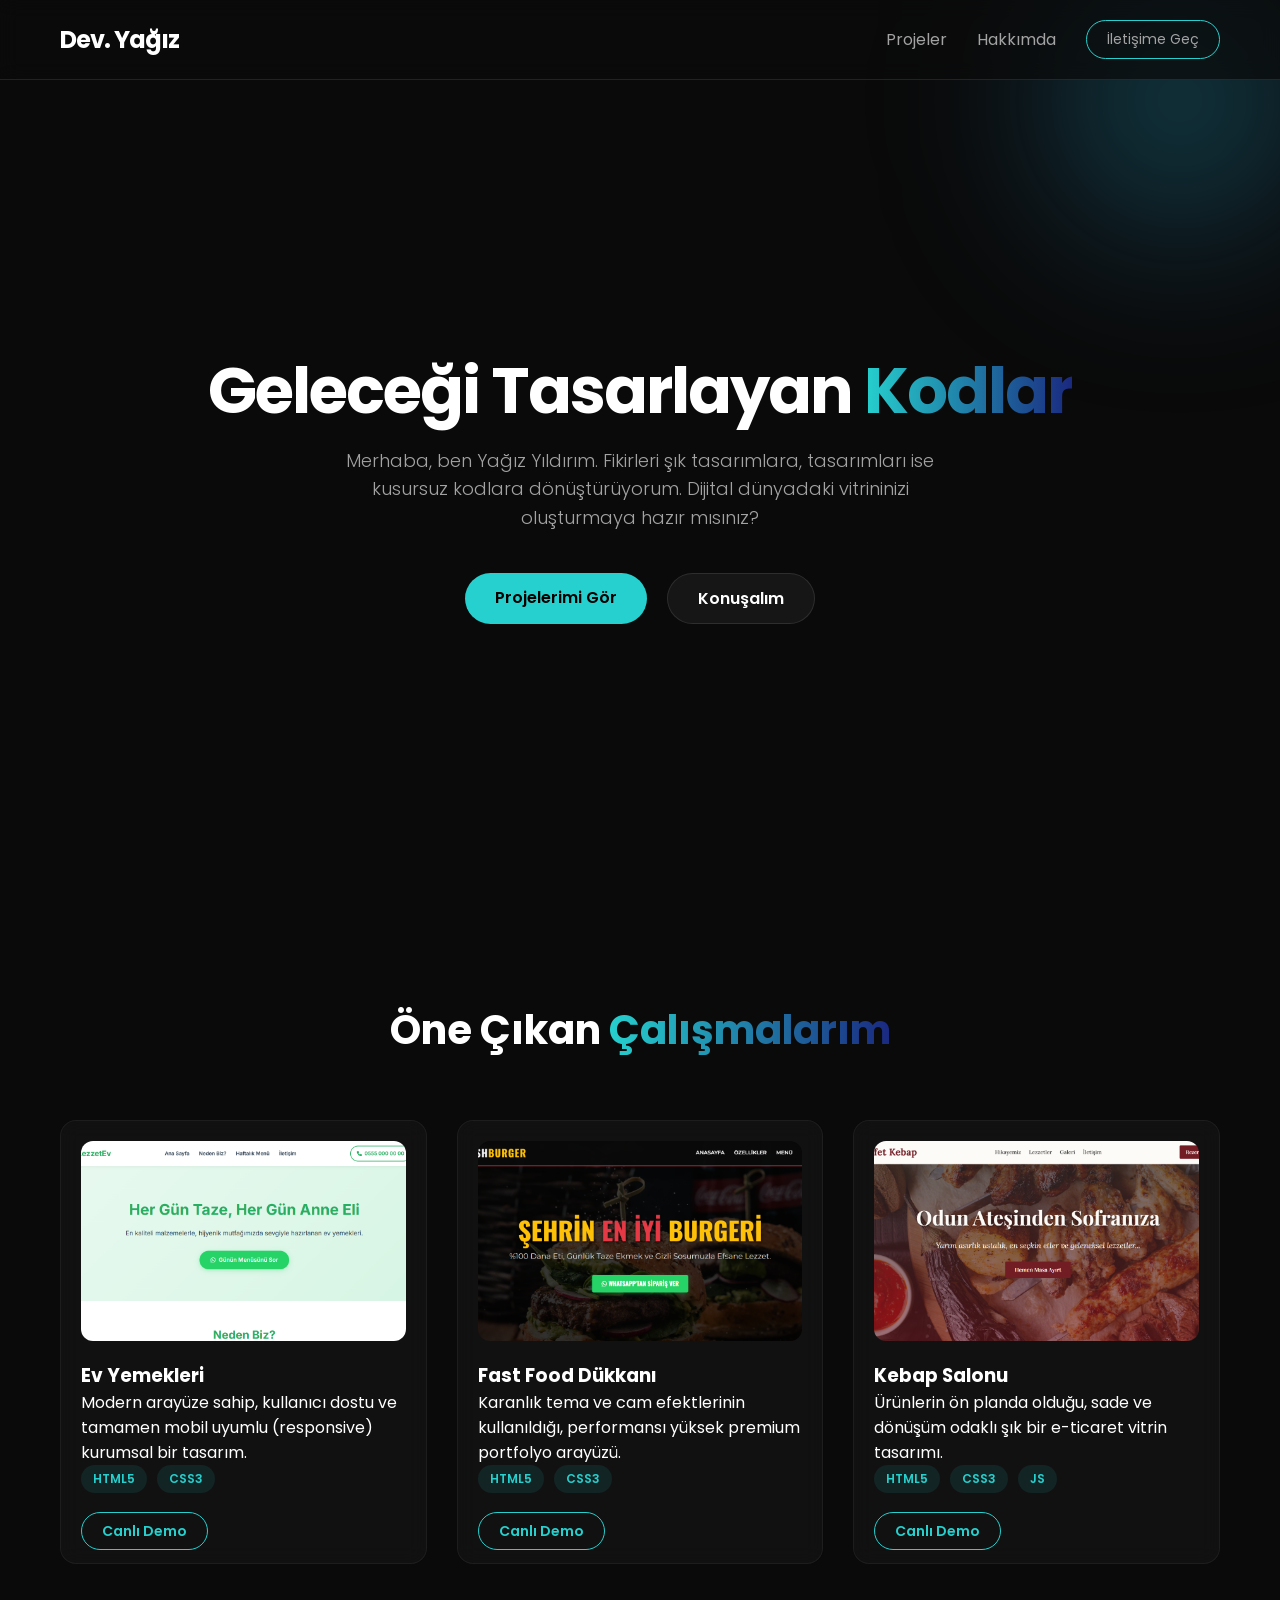
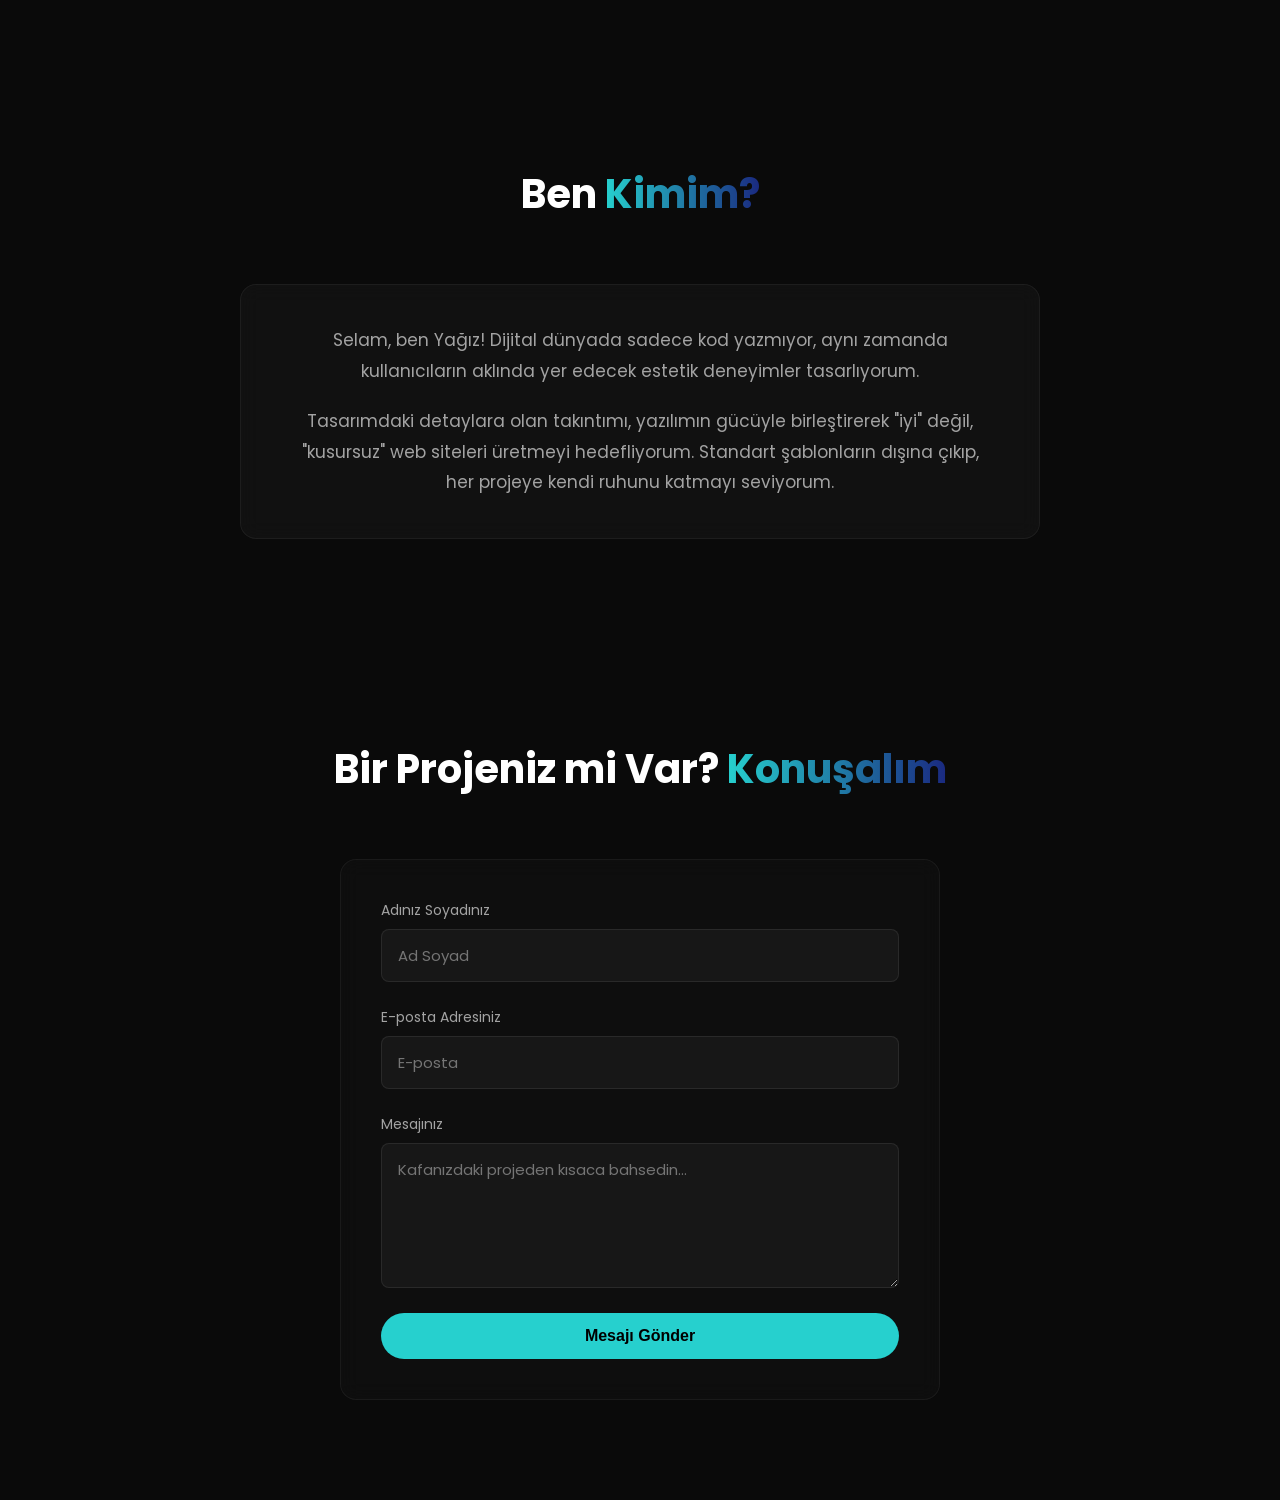
==== portfolio/index.html @ 01429e2b "Add files via upload" ====
<!DOCTYPE html>
<html lang="tr">
<head>
    <meta charset="UTF-8">
    <meta name="viewport" content="width=device-width, initial-scale=1.0">
    <title>Yağız Yıldırım | Developer & Designer</title>

    <link rel="icon" type="image/png" href="images/favicon.png">
    
    <meta property="og:type" content="website">
    <meta property="og:url" content="https://devyagizyildirim.com/">
    <meta property="og:title" content="Yağız Yıldırım | Web Developer & Designer">
    <meta property="og:description" content="Fikirleri şık tasarımlara, tasarımları kusursuz kodlara dönüştürüyorum. Dijital dünyadaki vitrininizi inceleyin.">
    <meta property="og:image" content="https://devyagizyildirim.com/images/meta-cover.jpg">

    <link href="https://fonts.googleapis.com/css2?family=Poppins:wght@300;400;600;700&display=swap" rel="stylesheet">
    <link rel="stylesheet" href="style.css">
</head>
<body>

    <div class="background-blob"></div>

    <nav class="glass-nav">
        <div class="container">
            <a href="#" class="logo">Dev. Yağız</a>
            <div class="nav-links">
                <a href="#projects">Projeler</a>
                <a href="#about">Hakkımda</a>
                <a href="#contact" class="btn-sm">İletişime Geç</a>
            </div>
            <div class="menu-toggle" id="mobile-menu">
                <span class="bar"></span>
                <span class="bar"></span>
                <span class="bar"></span>
            </div>
        </div>
    </nav>

    <section id="hero" class="hero">
        <div class="container hero-content">
            <h1 class="animate-text">
                Geleceği Tasarlayan <span class="accent-text">Kodlar</span>
            </h1>
            <p class="animate-text animation-delay-1">
                Merhaba, ben Yağız Yıldırım. Fikirleri şık tasarımlara, tasarımları ise kusursuz kodlara dönüştürüyorum. Dijital dünyadaki vitrininizi oluşturmaya hazır mısınız?
            </p>
            <div class="hero-btns animate-text animation-delay-2">
                <a href="#projects" class="btn-primary">Projelerimi Gör</a>
                <a href="#contact" class="btn-secondary">Konuşalım</a>
            </div>
        </div>
    </section>

    <section id="projects" class="projects">
        <div class="container">
            <h2 class="section-title">Öne Çıkan <span class="accent-text">Çalışmalarım</span></h2>
            
            <div class="project-grid">
                <div class="glass-card">
                    <img src="images/evy1.png" alt="Ev Yemekleri" class="card-img">
                    <div class="card-content">
                        <h3>Ev Yemekleri</h3>
                        <p>Modern arayüze sahip, kullanıcı dostu ve tamamen mobil uyumlu (responsive) kurumsal bir tasarım.</p>
                        <div class="tech-tags">
                            <span>HTML5</span>
                            <span>CSS3</span>
                        </div>
                        <div class="card-actions">
                            <a href="evyemekleri/index.html" target="_blank" class="btn-sm">Canlı Demo</a>
                        </div>
                    </div>
                </div>

                <div class="glass-card">
                    <img src="images/burger1.png" alt="Fast Food Dükkanı" class="card-img">
                    <div class="card-content">
                        <h3>Fast Food Dükkanı</h3>
                        <p>Karanlık tema ve cam efektlerinin kullanıldığı, performansı yüksek premium portfolyo arayüzü.</p>
                        <div class="tech-tags">
                            <span>HTML5</span>
                            <span>CSS3</span>
                        </div>
                        <div class="card-actions">
                            <a href="fastfood-sokaklezzetleri/index.html" target="_blank" class="btn-sm">Canlı Demo</a>
                        </div>
                    </div>
                </div>

                <div class="glass-card">
                    <img src="images/kebap1.png" alt="Kebap Salonu" class="card-img">
                    <div class="card-content">
                        <h3>Kebap Salonu</h3>
                        <p>Ürünlerin ön planda olduğu, sade ve dönüşüm odaklı şık bir e-ticaret vitrin tasarımı.</p>
                        <div class="tech-tags">
                            <span>HTML5</span>
                            <span>CSS3</span>
                            <span>JS</span>
                        </div>
                        <div class="card-actions">
                            <a href="kebap/index.html" target="_blank" class="btn-sm">Canlı Demo</a>
                        </div>
                    </div>
                </div>
            </div>
        </div>
    </section>

    <section id="about" class="about">
        <div class="container">
            <h2 class="section-title">Ben <span class="accent-text">Kimim?</span></h2>
            
            <div class="about-content glass-card">
                <div class="about-text">
                    <p>
                        Selam, ben Yağız! Dijital dünyada sadece kod yazmıyor, aynı zamanda kullanıcıların aklında yer edecek estetik deneyimler tasarlıyorum.
                    </p>
                    <p>
                        Tasarımdaki detaylara olan takıntımı, yazılımın gücüyle birleştirerek "iyi" değil, "kusursuz" web siteleri üretmeyi hedefliyorum. Standart şablonların dışına çıkıp, her projeye kendi ruhunu katmayı seviyorum.
                    </p>
                </div>
            </div>
        </div>
    </section>

    <section id="contact" class="contact">
        <div class="container">
            <h2 class="section-title">Bir Projeniz mi Var? <span class="accent-text">Konuşalım</span></h2>
            
            <form name="yagiz-iletisim" method="POST" data-netlify="true" class="glass-form">
                <div class="form-group">
                    <label for="name">Adınız Soyadınız</label>
                    <input type="text" id="name" name="name" required placeholder="Ad Soyad">
                </div>
                <div class="form-group">
                    <label for="email">E-posta Adresiniz</label>
                    <input type="email" id="email" name="email" required placeholder="E-posta">
                </div>
                <div class="form-group">
                    <label for="message">Mesajınız</label>
                    <textarea id="message" name="message" rows="5" required placeholder="Kafanızdaki projeden kısaca bahsedin..."></textarea>
                </div>
                <button type="submit" class="btn-primary">Mesajı Gönder</button>
            </form>
        </div>
    </section>

    <script>
        const mobileMenu = document.getElementById('mobile-menu');
        const navLinks = document.querySelector('.nav-links');

        mobileMenu.addEventListener('click', () => {
            mobileMenu.classList.toggle('active');
            navLinks.classList.toggle('active');
        });

        document.querySelectorAll('.nav-links a').forEach(link => {
            link.addEventListener('click', () => {
                mobileMenu.classList.remove('active');
                navLinks.classList.remove('active');
            });
        });

        /* --- SCROLL ANİMASYONLARI (INTERSECTION OBSERVER) --- */
        // Sitedeki başlıkları, kartları ve formu otomatik seçiyoruz
        const animatedElements = document.querySelectorAll('.glass-card, .section-title, .about-content, .glass-form');
        
        // Bu elemanlara başlangıç animasyon sınıfını ekliyoruz
        animatedElements.forEach(el => el.classList.add('scroll-animate'));

        // Ekrana girip girmediklerini takip eden Gözlemci (Observer)
        const observerOptions = {
            threshold: 0.15 // Elemanın %15'i ekranda görünce animasyonu tetikle
        };

        const observer = new IntersectionObserver((entries, observer) => {
            entries.forEach(entry => {
                if (entry.isIntersecting) {
                    entry.target.classList.add('is-visible');
                    observer.unobserve(entry.target); // Animasyon bir kere çalışsın, tekrarlamasın
                }
            });
        }, observerOptions);

        // Seçtiğimiz elemanları gözlemlemeye başla
        animatedElements.forEach(el => observer.observe(el));
    </script>
</body>
</html>
---- portfolio/style.css ----
/* --- 1. GLOBAL AYARLAR VE RENK DEĞİŞKENLERİ --- */
:root {
    --bg-dark: #0a0a0a;             /* Derin Siyah (Arka Plan) */
    --text-white: #ffffff;          /* Beyaz (Ana Metin) */
    --text-gray: #a3a3a3;           /* Koyu Gri (Alt Metin) */
    --accent: #26d0ce;              /* Canlı Turkuaz (Vurgu Rengi) */
    --accent-hover: #1a2980;        /* Koyu Mavi (Buton Hover) */
    --font-main: 'Poppins', sans-serif;
    --transition-smooth: 0.4s ease;
}

* {
    margin: 0;
    padding: 0;
    box-sizing: border-box;
}

html {
    scroll-behavior: smooth; /* Sayfa içi geçişleri yumuşatır */
    font-family: var(--font-main);
    background-color: var(--bg-dark);
    color: var(--text-white);
    overflow-x: hidden; /* Yan kaydırma çubuğunu gizler */
}

.container {
    max-width: 1200px;
    margin: 0 auto;
    padding: 0 20px;
}

/* --- 2. ARKA PLAN VE CAM (GLASSMORPHISM) EFEKTLERİ --- */

/* Arka planda dönen bulanık daire */
.background-blob {
    position: fixed;
    top: -50px;
    right: -50px;
    width: 300px;
    height: 300px;
    background: radial-gradient(circle, rgba(38,208,206,0.3) 0%, rgba(26,41,128,0.3) 100%);
    border-radius: 50%;
    filter: blur(80px); /* Bulanıklık efekti */
    z-index: -1;
}

/* Cam Efektli Menü */
.glass-nav {
    position: fixed;
    top: 0;
    width: 100%;
    height: 80px;
    background: rgba(10, 10, 10, 0.7); /* Şeffaf koyu arka plan */
    backdrop-filter: blur(10px);        /* Arkadaki bulanıklık */
    -webkit-backdrop-filter: blur(10px); /* Safari uyumu */
    border-bottom: 1px solid rgba(255, 255, 255, 0.1);
    display: flex;
    align-items: center;
    z-index: 100;
}

.glass-nav .container {
    width: 100%;
    display: flex;
    justify-content: space-between;
    align-items: center;
}

.logo {
    font-size: 24px;
    font-weight: 700;
    text-decoration: none;
    color: var(--text-white);
    letter-spacing: -1px;
}

.nav-links {
    display: flex;
    align-items: center;
    gap: 30px;
}

.nav-links a {
    text-decoration: none;
    color: var(--text-gray);
    font-weight: 400;
    transition: var(--transition-smooth);
}

.nav-links a:hover {
    color: var(--accent);
}

/* --- 3. ANA KARŞILAMA EKRANI (HERO) TASARIMI --- */
.hero {
    height: 100vh; /* Ekranın tamamını kaplar */
    display: flex;
    align-items: center;
    justify-content: center;
    text-align: center;
    padding-top: 80px; /* Menü yüksekliği kadar boşluk */
}

.hero h1 {
    font-size: 64px;
    font-weight: 700;
    line-height: 1.1;
    margin-bottom: 20px;
    letter-spacing: -2px;
}

/* Gradyanlı Vurgu Metni (Turkuazdan Maviye) */
.accent-text {
    background: linear-gradient(90deg, var(--accent) 0%, #1a2980 100%);
    -webkit-background-clip: text;
    background-clip: text; /* Editörün bizden istediği standart kod bu */
    -webkit-text-fill-color: transparent;
}

.hero p {
    font-size: 18px;
    color: var(--text-gray);
    max-width: 650px;
    margin: 0 auto 40px auto; /* Merkeze alır */
    line-height: 1.6;
    font-weight: 300;
}

/* --- 4. BUTON TASARIMLARI (PREMIUM HİSSİ) --- */
.hero-btns {
    display: flex;
    justify-content: center;
    gap: 20px;
}

.btn-primary, .btn-secondary, .btn-sm {
    text-decoration: none;
    padding: 12px 30px;
    border-radius: 50px;
    font-weight: 600;
    transition: var(--transition-smooth);
}

/* Ana Buton: Turkuaz */
.btn-primary {
    background-color: var(--accent);
    color: #000;
}

.btn-primary:hover {
    background-color: #ffffff; /* Beyaz Hover */
    transform: translateY(-3px); /* Yukarı hafif zıplama */
}

/* İkincil Buton: Cam Efektli */
.btn-secondary {
    background: rgba(255, 255, 255, 0.05);
    border: 1px solid rgba(255, 255, 255, 0.1);
    color: var(--text-white);
}

.btn-secondary:hover {
    background: rgba(255, 255, 255, 0.1);
}

/* Menüdeki Küçük İletişim Butonu */
.btn-sm {
    padding: 8px 20px;
    border: 1px solid var(--accent);
    color: var(--accent);
    font-size: 14px;
}

.btn-sm:hover {
    background-color: var(--accent);
    color: #000;
}

/* --- 5. HAFİF GİRİŞ ANİMASYONLARI (FADE-IN SLIDE-UP) --- */
@keyframes fade-in-up {
    from {
        opacity: 0;
        transform: translateY(20px);
    }
    to {
        opacity: 1;
        transform: translateY(0);
    }
}

.animate-text {
    opacity: 0; /* Başlangıçta görünmez */
    animation: fade-in-up 1s ease forwards;
}

/* Animasyon gecikmeleri (Yazıların sırayla gelmesi için) */
.animation-delay-1 { animation-delay: 0.3s; }
.animation-delay-2 { animation-delay: 0.6s; }

/* --- 6. PROJELER BÖLÜMÜ VE CAM KARTLAR --- */
.projects {
    padding: 100px 0;
}

.section-title {
    font-size: 40px;
    font-weight: 700;
    text-align: center;
    margin-bottom: 60px;
}

/* Izgara Sistemi (Yan yana dizilim) */
.project-grid {
    display: grid;
    grid-template-columns: repeat(auto-fit, minmax(320px, 1fr));
    gap: 30px;
}

/* Cam Efektli Proje Kartı */
.glass-card {
    background: rgba(255, 255, 255, 0.03);
    border: 1px solid rgba(255, 255, 255, 0.05);
    border-radius: 16px;
    padding: 20px;
    backdrop-filter: blur(10px);
    -webkit-backdrop-filter: blur(10px);
    transition: var(--transition-smooth);
    display: flex;
    flex-direction: column;
}

.glass-card:hover {
    transform: translateY(-10px); /* Üzerine gelince hafif yukarı kalkar */
    border-color: rgba(38, 208, 206, 0.3); /* Turkuaz hafif bir parlama */
    background: rgba(255, 255, 255, 0.05);
}

/* Teknoloji Etiketleri (HTML, CSS vb.) */
.tech-tags {
    display: flex;
    gap: 10px;
    flex-wrap: wrap;
    margin-bottom: 25px;
}

.tech-tags span {
    font-size: 12px;
    background: rgba(38, 208, 206, 0.1);
    color: var(--accent);
    padding: 5px 12px;
    border-radius: 30px;
    font-weight: 600;
}

.card-actions {
    margin-top: auto;
}

/* --- 7. GERÇEK PROJE GÖRSELLERİ İÇİN İNCE AYAR --- */
.card-img {
    width: 100%;             /* Kartın genişliğine tam otur */
    height: 200px;           /* Yüksekliği sabit tutalım (yamukluğu önler) */
    border-radius: 12px;     /* Görselin köşelerini yumuşat */
    margin-bottom: 20px;     /* Alttaki yazıdan uzaklaş */
    
    /* EN KRİTİK KODLAR: Fotoğrafın kartın içinde nasıl duracağını ayarlar */
    object-fit: cover;       /* Fotoğrafı uzatıp yamultmadan kutuya tam sığdırır, fazlalığı kırpar */
    object-position: center;  /* Fotoğrafın tam merkezine odaklanır */
    
    transition: var(--transition-smooth); /* Hover efektini yumuşatır */
}

/* Kartın üzerine gelince fotoğrafın hafif büyüme efekti (Etkileyicilik Kat) */
.glass-card:hover .card-img {
    transform: scale(1.05); /* Fotoğrafı %5 büyüt */
}

/* ==========================================================================
   YENİ EKLENEN ÖZELLİKLER (İLETİŞİM FORMU VE MOBİL UYUMLULUK)
   ========================================================================== */

/* --- 8. İLETİŞİM FORMU TASARIMI --- */
.contact {
    padding: 100px 0;
}

.glass-form {
    max-width: 600px;
    margin: 0 auto;
    background: rgba(255, 255, 255, 0.02);
    border: 1px solid rgba(255, 255, 255, 0.05);
    padding: 40px;
    border-radius: 16px;
    backdrop-filter: blur(10px);
    -webkit-backdrop-filter: blur(10px);
}

.form-group {
    margin-bottom: 25px;
    display: flex;
    flex-direction: column;
    gap: 8px;
    text-align: left; /* Yazıları sola yasla */
}

.form-group label {
    font-size: 14px;
    color: var(--text-gray);
}

.form-group input, 
.form-group textarea {
    background: rgba(255, 255, 255, 0.04);
    border: 1px solid rgba(255, 255, 255, 0.08);
    padding: 14px 16px;
    border-radius: 8px;
    color: var(--text-white);
    font-family: var(--font-main);
    font-size: 15px;
    transition: var(--transition-smooth);
}

.form-group input:focus, 
.form-group textarea:focus {
    outline: none;
    border-color: var(--accent);
    background: rgba(255, 255, 255, 0.08);
}

.glass-form button {
    width: 100%;
    border: none;
    cursor: pointer;
    font-size: 16px;
    padding: 14px;
}

/* --- 9. MOBİL UYUMLULUK (HAMBURGER MENÜ VE KÜÇÜLTME) --- */
.menu-toggle {
    display: none;
    flex-direction: column;
    cursor: pointer;
    gap: 6px;
}

.menu-toggle .bar {
    width: 28px;
    height: 3px;
    background-color: var(--text-white);
    border-radius: 2px;
    transition: var(--transition-smooth);
}

/* Telefon Ekranları İçin (768px altı) */
@media screen and (max-width: 768px) {
    .menu-toggle {
        display: flex;
        z-index: 101;
    }

    .nav-links {
        position: fixed;
        top: 0;
        right: -100%; /* Başlangıçta ekranın dışında */
        width: 75%;
        height: 100vh;
        background: rgba(10, 10, 10, 0.98); /* Siyah arka plan */
        backdrop-filter: blur(20px);
        -webkit-backdrop-filter: blur(20px);
        flex-direction: column;
        justify-content: center;
        gap: 35px;
        transition: 0.5s cubic-bezier(0.77,0.2,0.05,1.0);
        border-left: 1px solid rgba(255, 255, 255, 0.1);
    }

    .nav-links.active {
        right: 0; /* Menü açıldığında içeri girer */
    }

    /* Hamburgerin "X" İşaretine Dönüşme Efekti */
    .menu-toggle.active .bar:nth-child(1) {
        transform: translateY(9px) rotate(45deg);
    }
    .menu-toggle.active .bar:nth-child(2) {
        opacity: 0;
    }
    .menu-toggle.active .bar:nth-child(3) {
        transform: translateY(-9px) rotate(-45deg);
    }

    /* Telefondaki Başlıkları Sığdırmak İçin Küçültme */
    .hero h1 {
        font-size: 38px;
    }
    .hero p {
        font-size: 15px;
    }
    .hero-btns {
        flex-direction: column;
        gap: 15px;
    }
    .section-title {
        font-size: 32px;
    }
}

/* --- 10. HAKKIMDA BÖLÜMÜ TASARIMI (MİNİMALİST) --- */
.about {
    padding: 100px 0;
}

.about-content {
    max-width: 800px; /* Kartın genişliğini yazının rahat okunması için sınırlar */
    margin: 0 auto;   /* Kartı tam merkeze alır */
    padding: 40px 60px; /* İç boşlukları ferahlatır */
    text-align: center; /* Yazıları şık bir şekilde ortalar */
}

.about-text p {
    font-size: 17px; /* Yazıyı bir tık büyütüp okunaklı yaptık */
    color: var(--text-gray);
    line-height: 1.8;
    margin-bottom: 20px;
}

.about-text p:last-child {
    margin-bottom: 0;
}

/* Telefonlar İçin Daraltma */
@media screen and (max-width: 768px) {
    .about-content {
        padding: 30px 20px;
    }
    .about-text p {
        font-size: 15px;
    }
}

/* --- 11. SCROLL (KAYDIRMA) ANİMASYONLARI --- */
.scroll-animate {
    opacity: 0;
    transform: translateY(40px); /* 40 piksel aşağıdan başla */
    transition: opacity 0.8s cubic-bezier(0.5, 0, 0, 1), transform 0.8s cubic-bezier(0.5, 0, 0, 1);
}

/* JavaScript bu sınıfı eklediğinde eleman görünür olacak */
.scroll-animate.is-visible {
    opacity: 1;
    transform: translateY(0); /* Kendi orijinal konumuna gel */
}
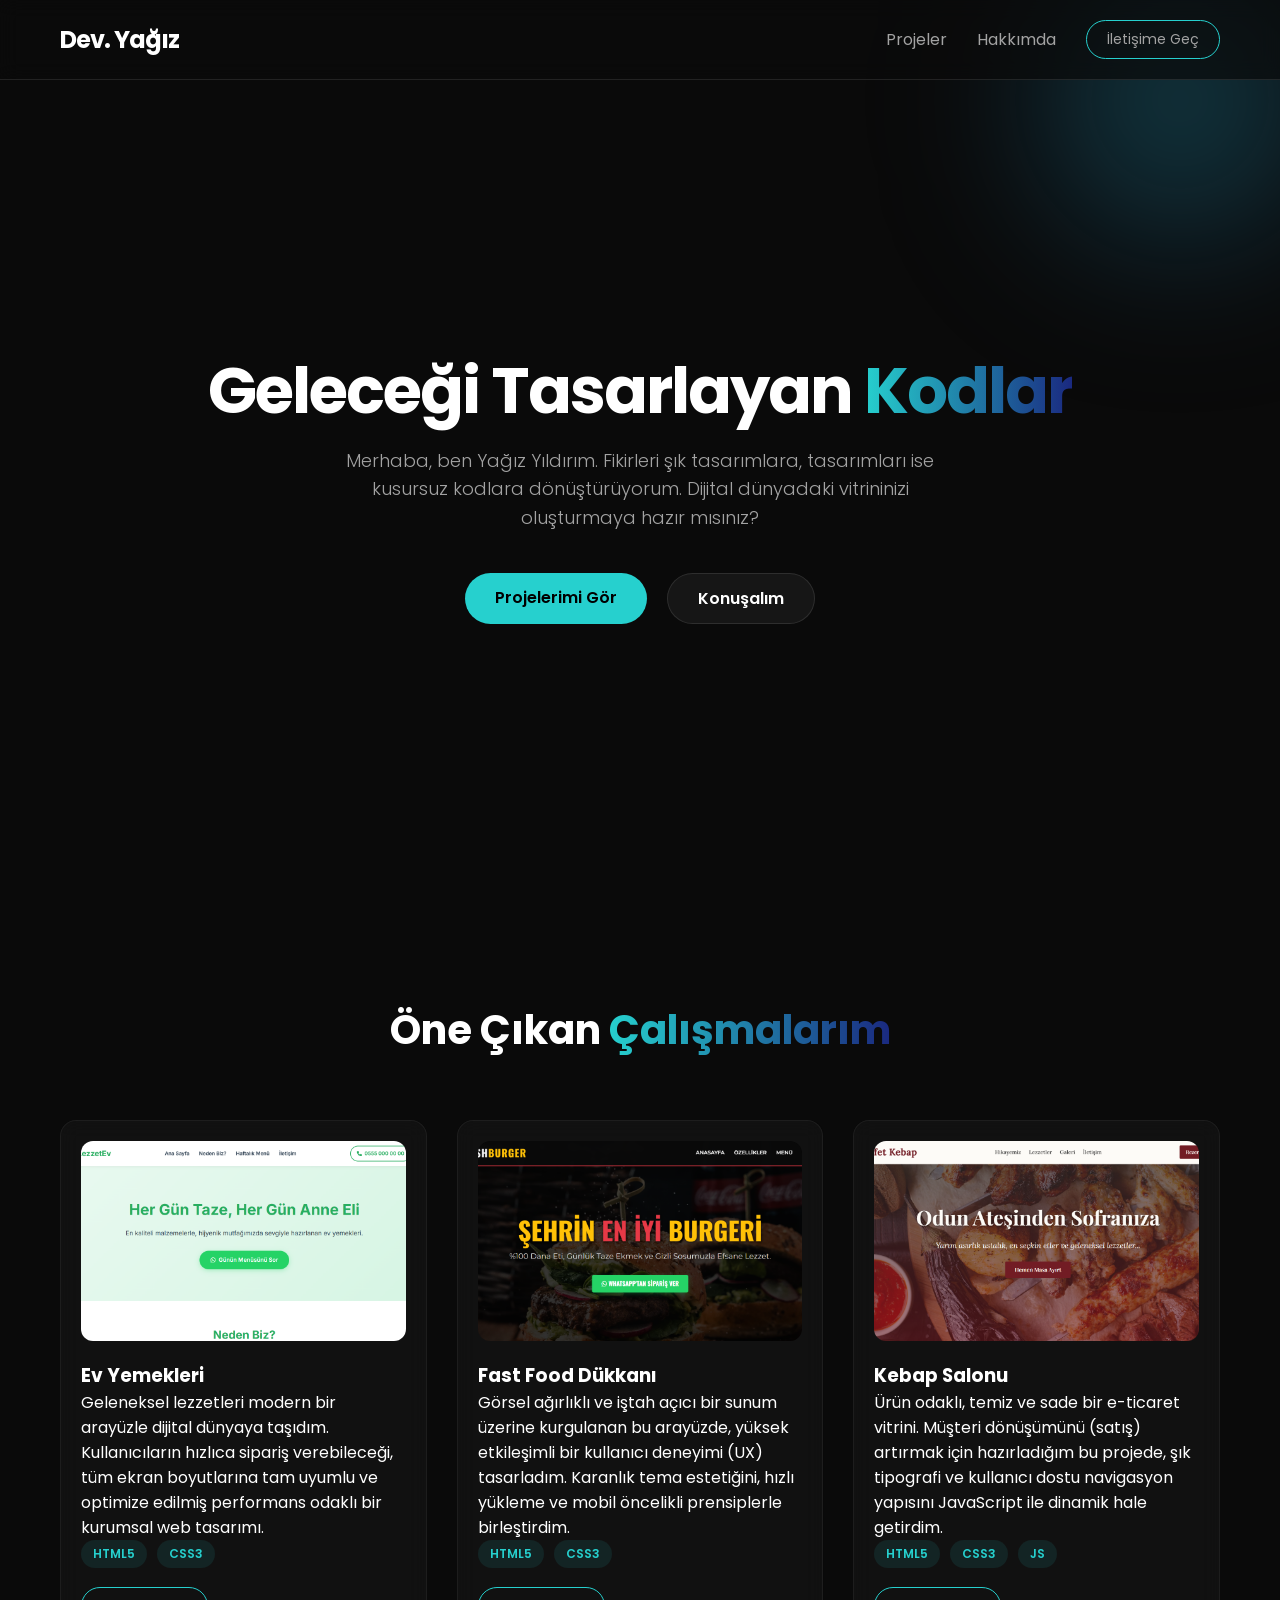
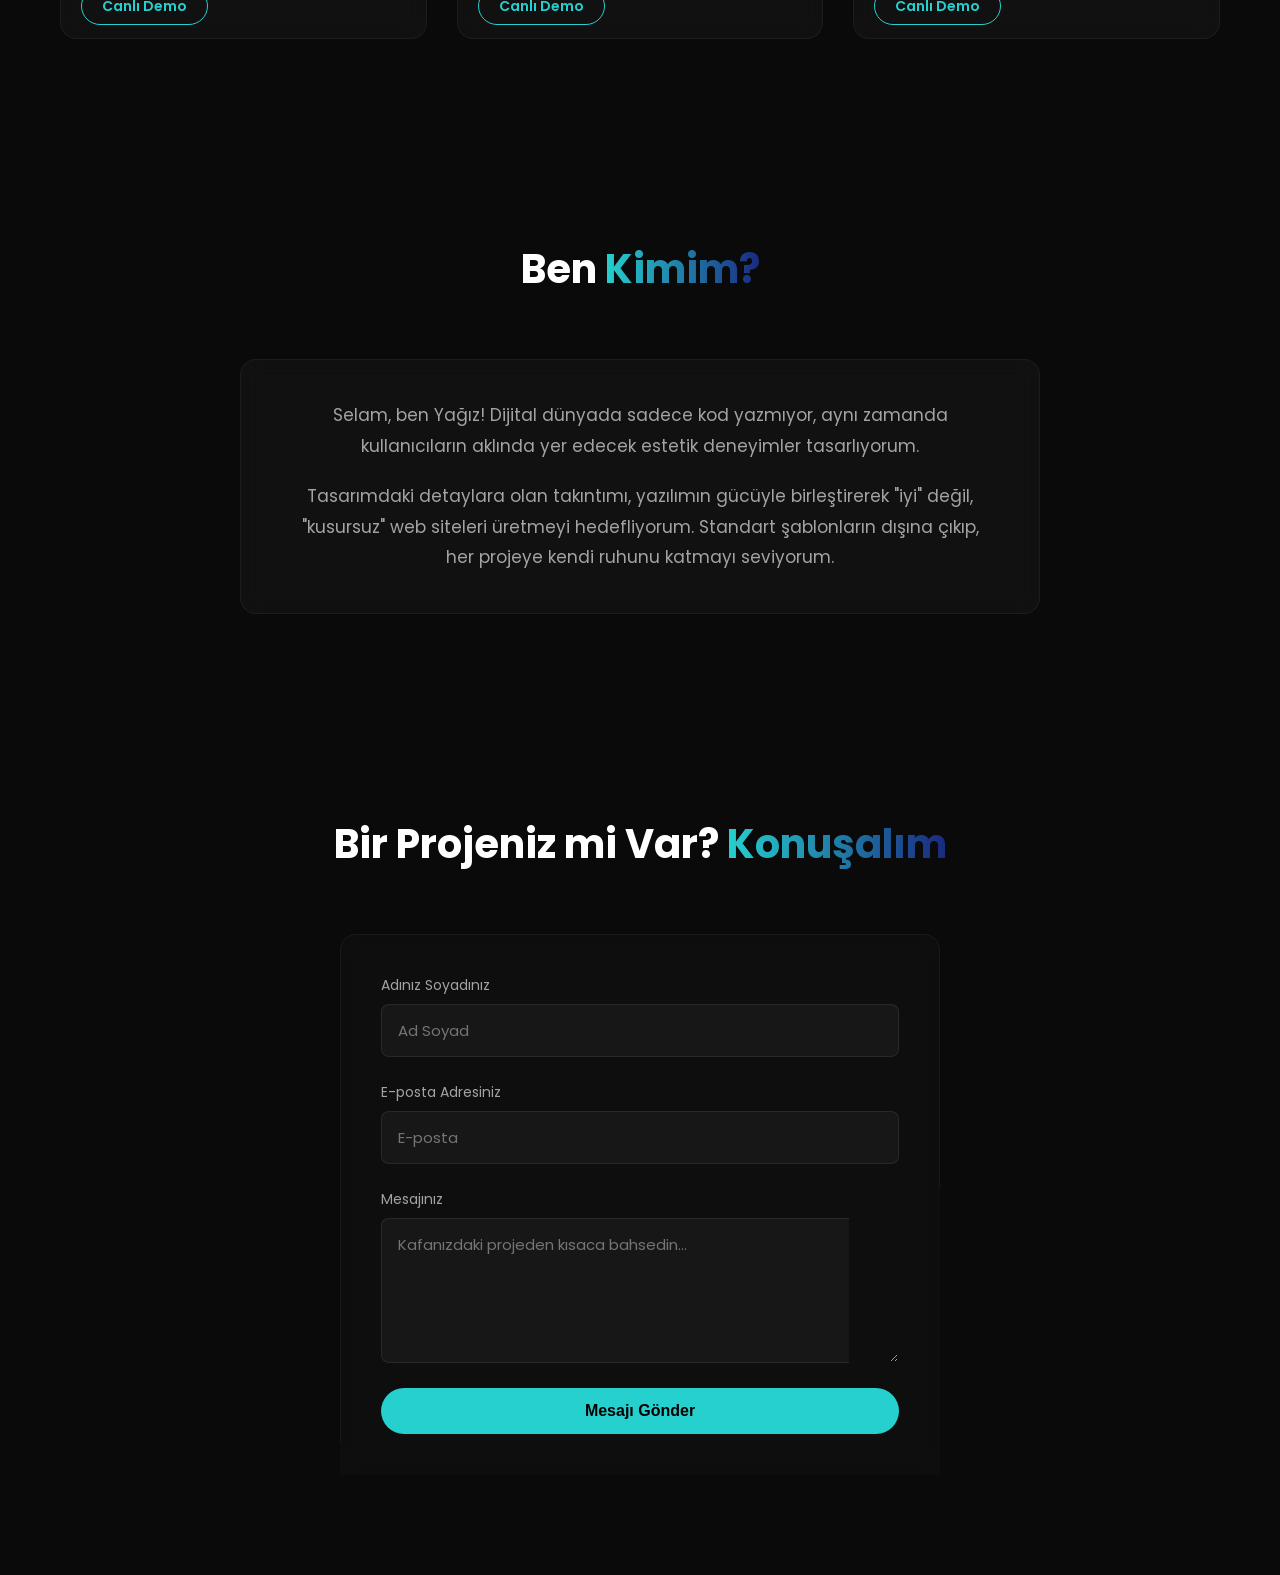
==== commit a75fc51f: "." ====
--- a/portfolio/index.html
+++ b/portfolio/index.html
@@ -60,7 +60,7 @@
                     <img src="images/evy1.png" alt="Ev Yemekleri" class="card-img">
                     <div class="card-content">
                         <h3>Ev Yemekleri</h3>
-                        <p>Modern arayüze sahip, kullanıcı dostu ve tamamen mobil uyumlu (responsive) kurumsal bir tasarım.</p>
+                        <p>Geleneksel lezzetleri modern bir arayüzle dijital dünyaya taşıdım. Kullanıcıların hızlıca sipariş verebileceği, tüm ekran boyutlarına tam uyumlu ve optimize edilmiş performans odaklı bir kurumsal web tasarımı.</p>
                         <div class="tech-tags">
                             <span>HTML5</span>
                             <span>CSS3</span>
@@ -75,7 +75,7 @@
                     <img src="images/burger1.png" alt="Fast Food Dükkanı" class="card-img">
                     <div class="card-content">
                         <h3>Fast Food Dükkanı</h3>
-                        <p>Karanlık tema ve cam efektlerinin kullanıldığı, performansı yüksek premium portfolyo arayüzü.</p>
+                        <p>Görsel ağırlıklı ve iştah açıcı bir sunum üzerine kurgulanan bu arayüzde, yüksek etkileşimli bir kullanıcı deneyimi (UX) tasarladım. Karanlık tema estetiğini, hızlı yükleme ve mobil öncelikli prensiplerle birleştirdim.</p>
                         <div class="tech-tags">
                             <span>HTML5</span>
                             <span>CSS3</span>
@@ -90,7 +90,7 @@
                     <img src="images/kebap1.png" alt="Kebap Salonu" class="card-img">
                     <div class="card-content">
                         <h3>Kebap Salonu</h3>
-                        <p>Ürünlerin ön planda olduğu, sade ve dönüşüm odaklı şık bir e-ticaret vitrin tasarımı.</p>
+                        <p>Ürün odaklı, temiz ve sade bir e-ticaret vitrini. Müşteri dönüşümünü (satış) artırmak için hazırladığım bu projede, şık tipografi ve kullanıcı dostu navigasyon yapısını JavaScript ile dinamik hale getirdim.</p>
                         <div class="tech-tags">
                             <span>HTML5</span>
                             <span>CSS3</span>
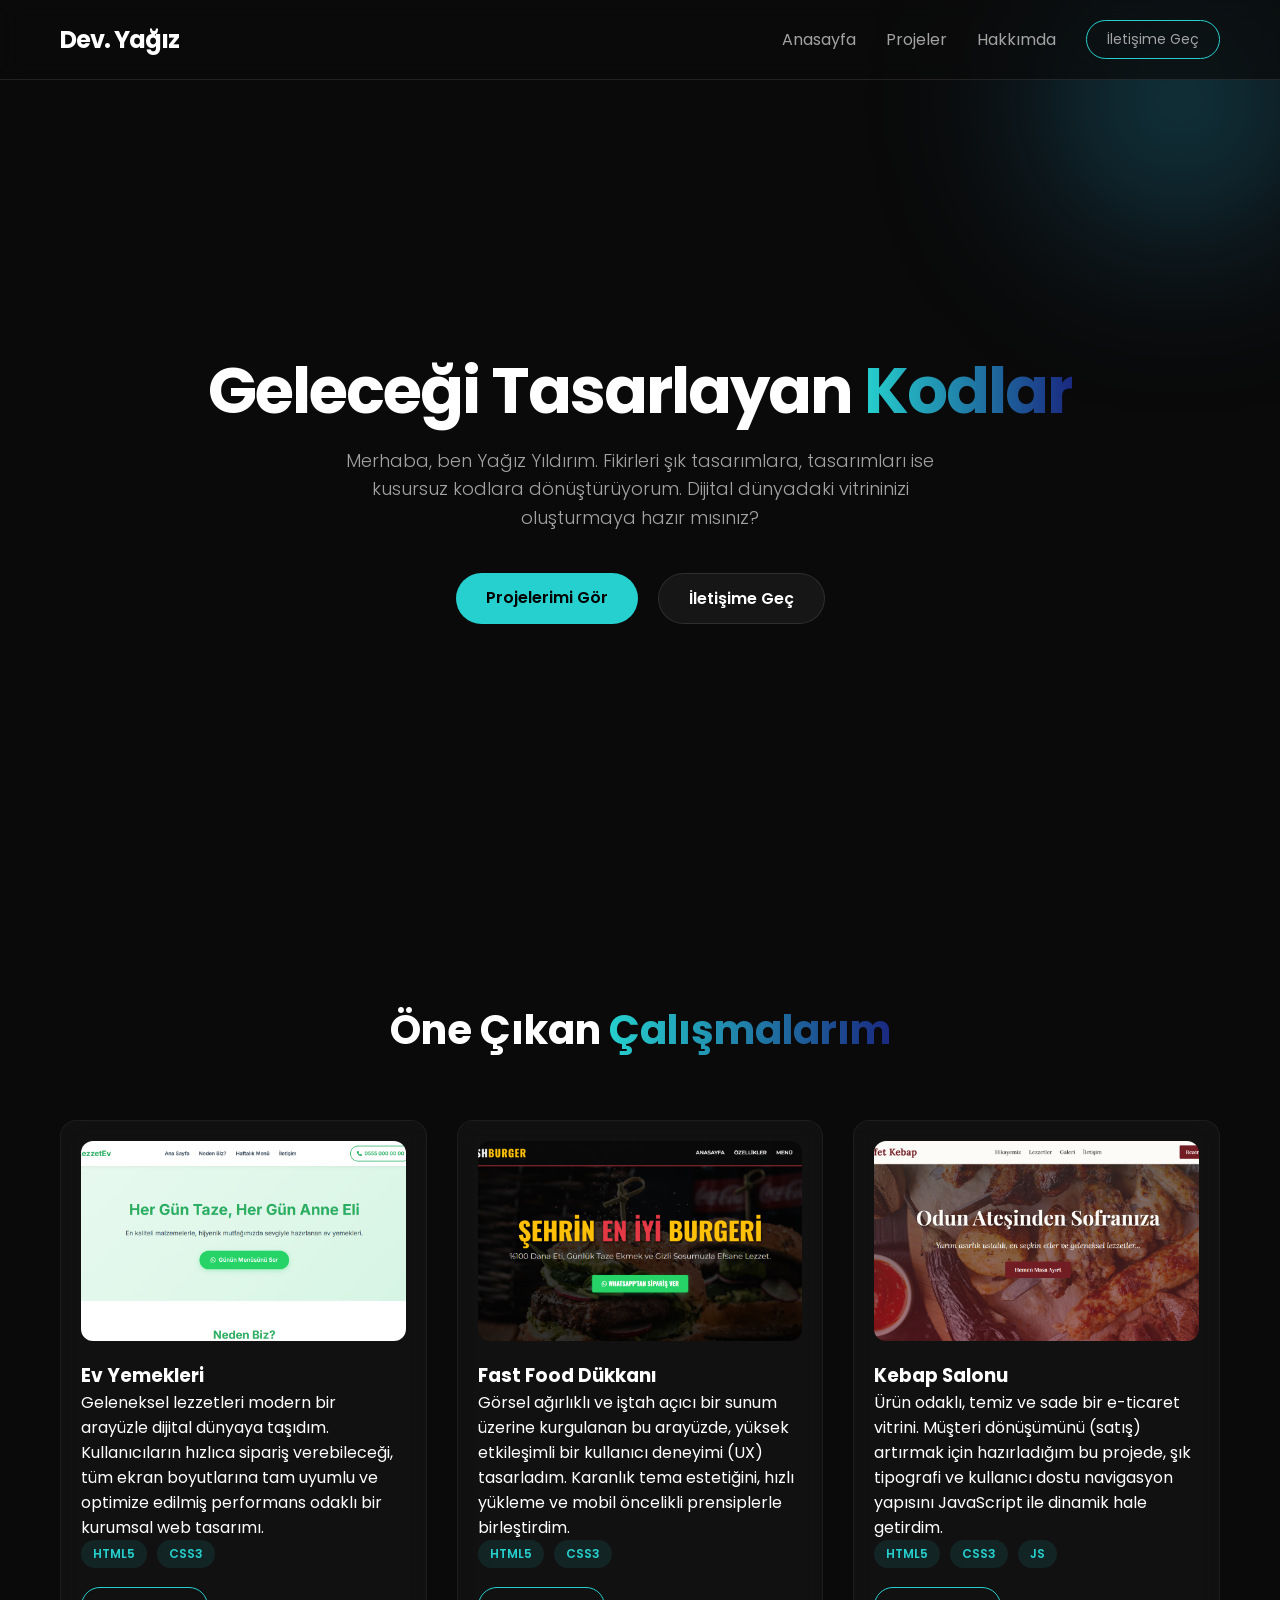
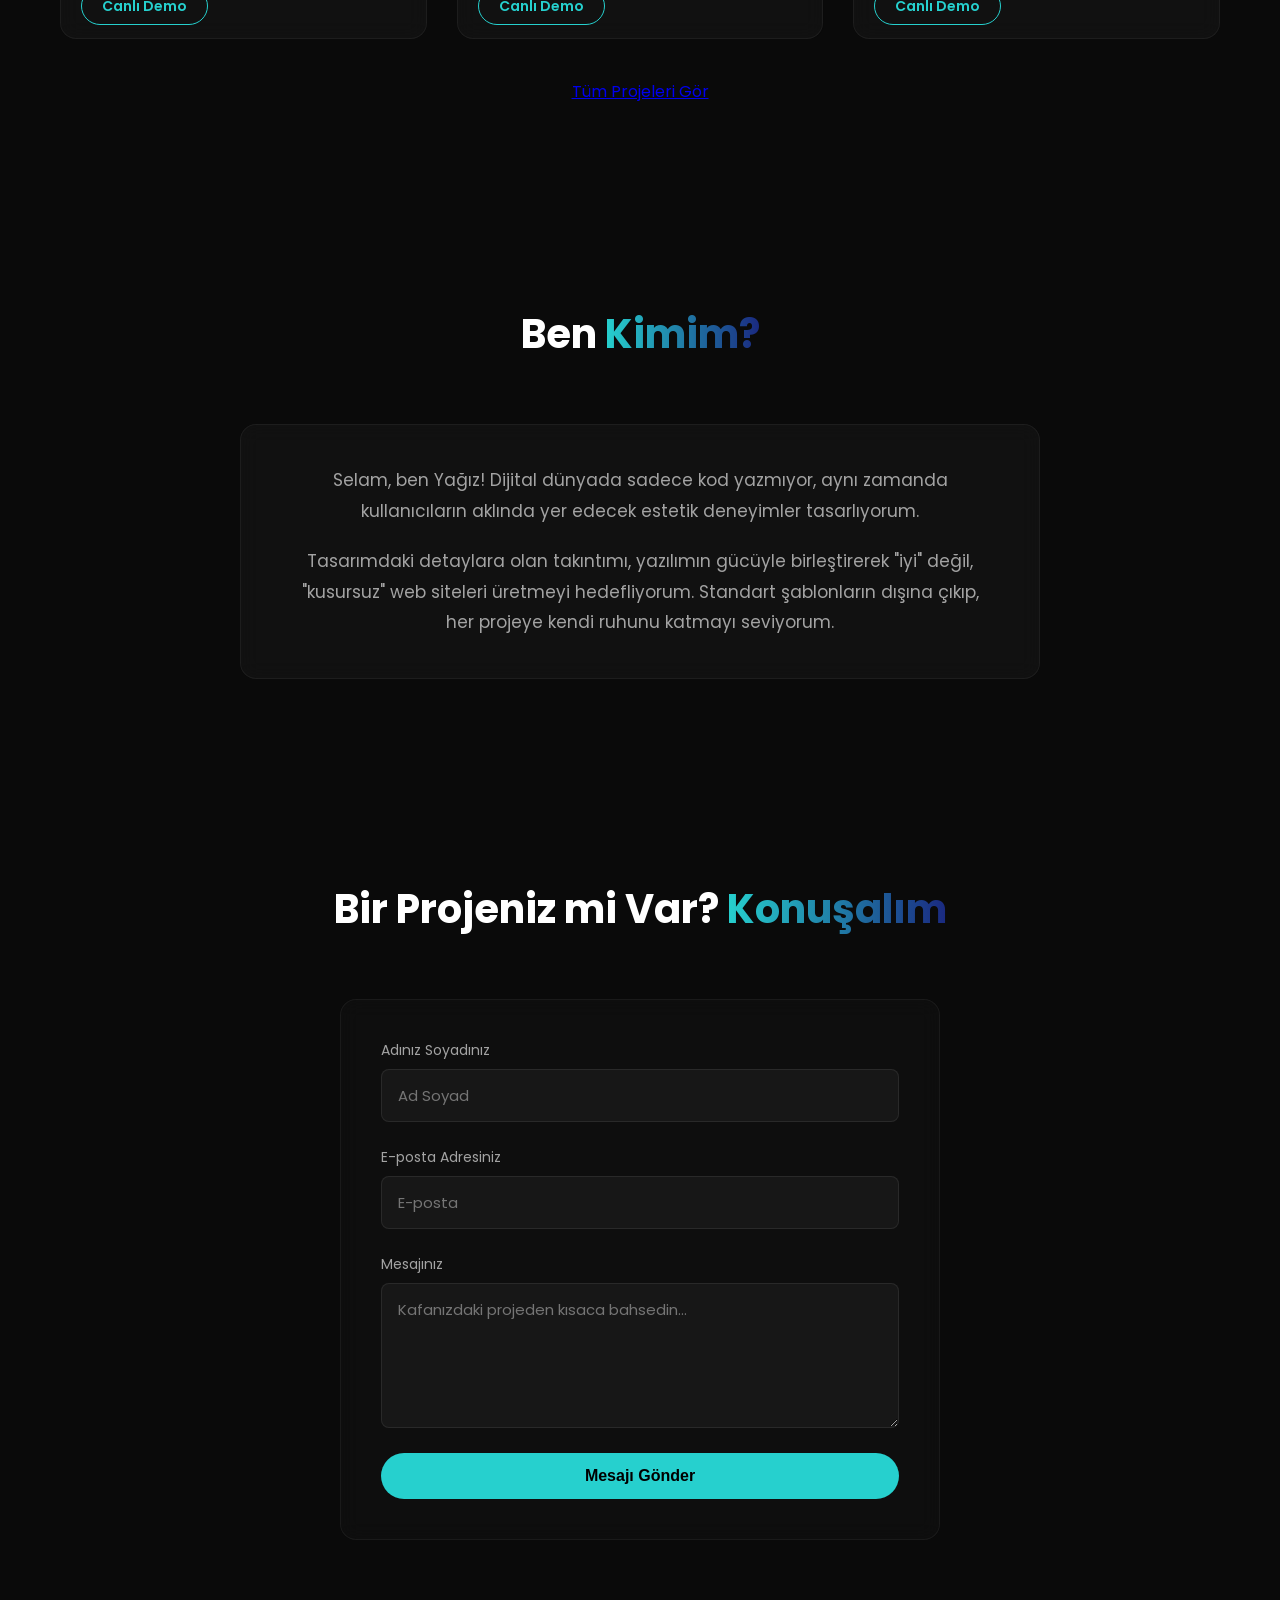
==== commit 5eb27e64: "Revert changes to portfolio/index.html Restored the original HTML structure and content for the port" ====
--- a/portfolio/index.html
+++ b/portfolio/index.html
@@ -24,9 +24,10 @@
         <div class="container">
             <a href="#" class="logo">Dev. Yağız</a>
             <div class="nav-links">
-                <a href="#projects">Projeler</a>
-                <a href="#about">Hakkımda</a>
-                <a href="#contact" class="btn-sm">İletişime Geç</a>
+                <a href="index.html">Anasayfa</a>
+                <a href="projects.html">Projeler</a>
+                <a href="about.html">Hakkımda</a>
+                <a href="index.html#contact" class="btn-sm">İletişime Geç</a>
             </div>
             <div class="menu-toggle" id="mobile-menu">
                 <span class="bar"></span>
@@ -46,7 +47,7 @@
             </p>
             <div class="hero-btns animate-text animation-delay-2">
                 <a href="#projects" class="btn-primary">Projelerimi Gör</a>
-                <a href="#contact" class="btn-secondary">Konuşalım</a>
+                <a href="#contact" class="btn-secondary">İletişime Geç</a>
             </div>
         </div>
     </section>
@@ -102,6 +103,9 @@
                     </div>
                 </div>
             </div>
+            <div style="text-align: center; margin-top: 40px;">
+                <a href="projects.html" class="btn-main">Tüm Projeleri Gör</a>
+            </div>
         </div>
     </section>
 
@@ -123,26 +127,26 @@
     </section>
 
     <section id="contact" class="contact">
-        <div class="container">
-            <h2 class="section-title">Bir Projeniz mi Var? <span class="accent-text">Konuşalım</span></h2>
-            
-            <form name="yagiz-iletisim" method="POST" data-netlify="true" class="glass-form">
-                <div class="form-group">
-                    <label for="name">Adınız Soyadınız</label>
-                    <input type="text" id="name" name="name" required placeholder="Ad Soyad">
-                </div>
-                <div class="form-group">
-                    <label for="email">E-posta Adresiniz</label>
-                    <input type="email" id="email" name="email" required placeholder="E-posta">
-                </div>
-                <div class="form-group">
-                    <label for="message">Mesajınız</label>
-                    <textarea id="message" name="message" rows="5" required placeholder="Kafanızdaki projeden kısaca bahsedin..."></textarea>
-                </div>
-                <button type="submit" class="btn-primary">Mesajı Gönder</button>
-            </form>
-        </div>
-    </section>
+    <div class="container">
+        <h2 class="section-title">Bir Projeniz mi Var? <span class="accent-text">Konuşalım</span></h2>
+        
+        <form name="yagiz-iletisim" method="POST" data-netlify="true" action="/" class="glass-form">
+            <div class="form-group">
+                <label for="name">Adınız Soyadınız</label>
+                <input type="text" id="name" name="name" required placeholder="Ad Soyad">
+            </div>
+            <div class="form-group">
+                <label for="email">E-posta Adresiniz</label>
+                <input type="email" id="email" name="email" required placeholder="E-posta">
+            </div>
+            <div class="form-group">
+                <label for="message">Mesajınız</label>
+                <textarea id="message" name="message" rows="5" required placeholder="Kafanızdaki projeden kısaca bahsedin..."></textarea>
+            </div>
+            <button type="submit" class="btn-primary">Mesajı Gönder</button>
+        </form>
+    </div>
+</section>
 
     <script>
         const mobileMenu = document.getElementById('mobile-menu');
@@ -185,4 +189,4 @@
         animatedElements.forEach(el => observer.observe(el));
     </script>
 </body>
-</html>+</html>
